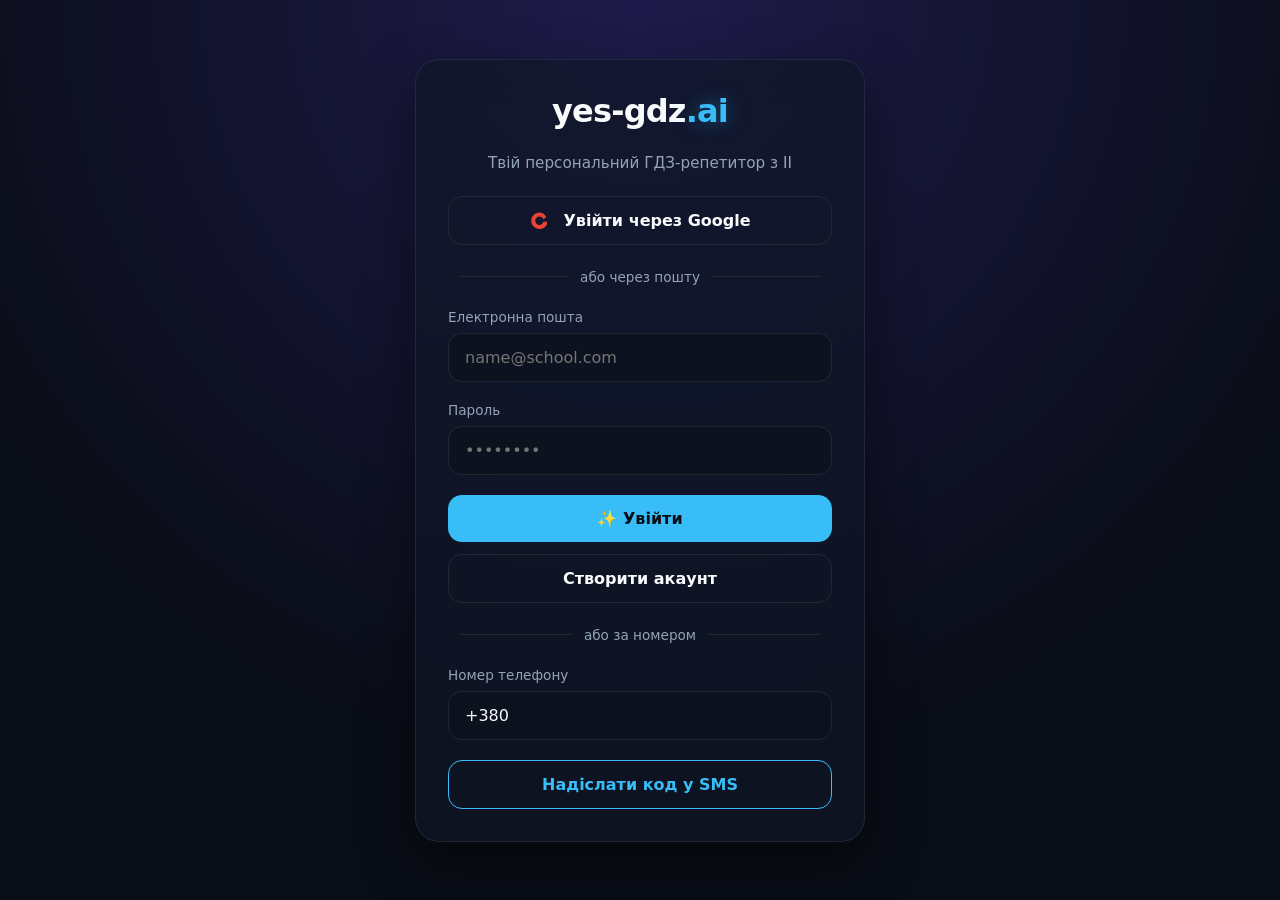
==== index.html @ 9dfd0a38 "Add files via upload" ====
<!DOCTYPE html>
<html lang="uk">
<head>
    <meta charset="UTF-8">
    <meta name="viewport" content="width=device-width, initial-scale=1.0">
    <title>yes-gdz.ai | Авторизація</title>
    <link rel="stylesheet" href="style.css">
</head>
<body>
    <div class="container">
        <h1>yes-gdz<span class="accent-text">.ai</span></h1>
        <p style="text-align: center; color: var(--text-muted); margin-bottom: 24px; font-size: 0.95rem;">Твій персональний ГДЗ-репетитор з ІІ</p>
        
        <button onclick="loginWithGoogle()" class="btn-secondary">
            <svg width="18" height="18" viewBox="0 0 24 24" style="vertical-align: middle; margin-right: 8px;">
                <path fill="#EA4335" d="M12.24 10.285V14.4h6.887c-.648 2.41-2.519 4.2-5.136 4.2A5.6 5.6 0 0 1 8.35 13a5.6 5.6 0 0 1 5.64-5.6c2.4 0 4.417 1.5 5.228 3.65l3.904-3.03A11.23 11.23 0 0 0 14 2C7.925 2 3 6.925 3 13s4.925 11 11 11c5.73 0 10.536-4.114 11-9.61H12.24Z"/>
            </svg>
            Увійти через Google
        </button>

        <div class="divider">або через пошту</div>

        <div id="emailForm">
            <div class="input-group">
                <label for="email">Електронна пошта</label>
                <input type="email" id="email" placeholder="name@school.com">
            </div>
            <div class="input-group">
                <label for="password">Пароль</label>
                <input type="password" id="password" placeholder="••••••••">
            </div>
            <button onclick="loginWithEmail()">✨ Увійти</button>
            <button onclick="registerWithEmail()" class="btn-secondary">Створити акаунт</button>
        </div>

        <div class="divider">або за номером</div>

        <div id="phoneForm">
            <div class="input-group">
                <label for="phone">Номер телефону</label>
                <input type="tel" id="phone" value="+380" placeholder="+380XXXXXXXXX">
            </div>
            <button onclick="sendSmsCode()" class="btn-secondary" style="border-color: var(--accent); color: var(--accent);">Надіслати код у SMS</button>
            
            <div id="otpBlock" style="display:none; margin-top: 20px; padding-top: 20px; border-top: 1px dashed var(--border);">
                <div class="input-group">
                    <label for="otpCode">6-значний код підтвердження</label>
                    <input type="text" id="otpCode" placeholder="123456" maxlength="6" style="text-align: center; letter-spacing: 4px; font-weight: bold;">
                </div>
                <button onclick="verifySmsCode()">Підтвердити та увійти</button>
            </div>
        </div>
    </div>

    <script type="module" src="auth.js"></script>
</body>
</html>
---- style.css ----
:root {
    --bg-dark: #090d16;
    --card-bg: rgba(17, 24, 39, 0.7);
    --accent: #38bdf8;
    --accent-glow: rgba(56, 189, 248, 0.4);
    --accent-hover: #0ea5e9;
    --text-main: #f8fafc;
    --text-muted: #94a3b8;
    --border: rgba(255, 255, 255, 0.08);
    --error: #ef4444;
}

* {
    box-sizing: border-box;
    margin: 0;
    padding: 0;
    font-family: 'Inter', system-ui, -apple-system, sans-serif;
}

body {
    background: radial-gradient(circle at 50% 0%, #1e1b4b 0%, var(--bg-dark) 70%);
    color: var(--text-main);
    min-height: 100vh;
    display: flex;
    justify-content: center;
    align-items: center;
    padding: 16px;
    overflow-x: hidden;
}

.container {
    background: var(--card-bg);
    backdrop-filter: blur(20px);
    -webkit-backdrop-filter: blur(20px);
    border: 1px solid var(--border);
    border-radius: 24px;
    padding: 32px;
    width: 100%;
    max-width: 450px;
    box-shadow: 0 20px 50px rgba(0, 0, 0, 0.5), 0 0 40px rgba(56, 189, 248, 0.03);
    transition: transform 0.3s ease, box-shadow 0.3s ease;
}

h1, h2, h3 {
    text-align: center;
    font-weight: 800;
    letter-spacing: -0.025em;
    margin-bottom: 24px;
}

.accent-text {
    color: var(--accent);
    text-shadow: 0 0 20px var(--accent-glow);
}

.input-group {
    margin-bottom: 20px;
    position: relative;
}

label {
    display: block;
    margin-bottom: 8px;
    color: var(--text-muted);
    font-size: 0.85rem;
    font-weight: 500;
}

input, textarea, select {
    width: 100%;
    padding: 14px 16px;
    background: rgba(13, 18, 30, 0.8);
    border: 1px solid var(--border);
    border-radius: 14px;
    color: var(--text-main);
    font-size: 1rem;
    outline: none;
    transition: all 0.2s ease;
}

input:focus, textarea:focus {
    border-color: var(--accent);
    box-shadow: 0 0 0 3px rgba(56, 189, 248, 0.15);
    background: rgba(13, 18, 30, 0.95);
}

button {
    width: 100%;
    padding: 14px;
    background: var(--accent);
    border: none;
    border-radius: 14px;
    color: #090d16;
    font-size: 1rem;
    font-weight: 600;
    cursor: pointer;
    transition: all 0.2s ease;
    display: flex;
    justify-content: center;
    align-items: center;
    gap: 8px;
}

button:hover {
    background: var(--accent-hover);
    box-shadow: 0 0 15px rgba(14, 165, 233, 0.4);
}

button:active {
    transform: scale(0.98);
}

.btn-secondary {
    background: transparent;
    border: 1px solid var(--border);
    color: var(--text-main);
    margin-top: 12px;
}

.btn-secondary:hover {
    background: rgba(255, 255, 255, 0.03);
    border-color: var(--text-muted);
    box-shadow: none;
}

.divider {
    text-align: center;
    margin: 24px 0;
    color: var(--text-muted);
    font-size: 0.85rem;
    position: relative;
    display: flex;
    align-items: center;
}

.divider::before, .divider::after {
    content: "";
    flex: 1;
    height: 1px;
    background: var(--border);
    margin: 0 12px;
}

.error-msg {
    color: var(--error);
    font-size: 0.85rem;
    margin-top: 6px;
    display: none;
}

@media (max-width: 480px) {
    .container {
        padding: 24px;
        border-radius: 20px;
    }
}
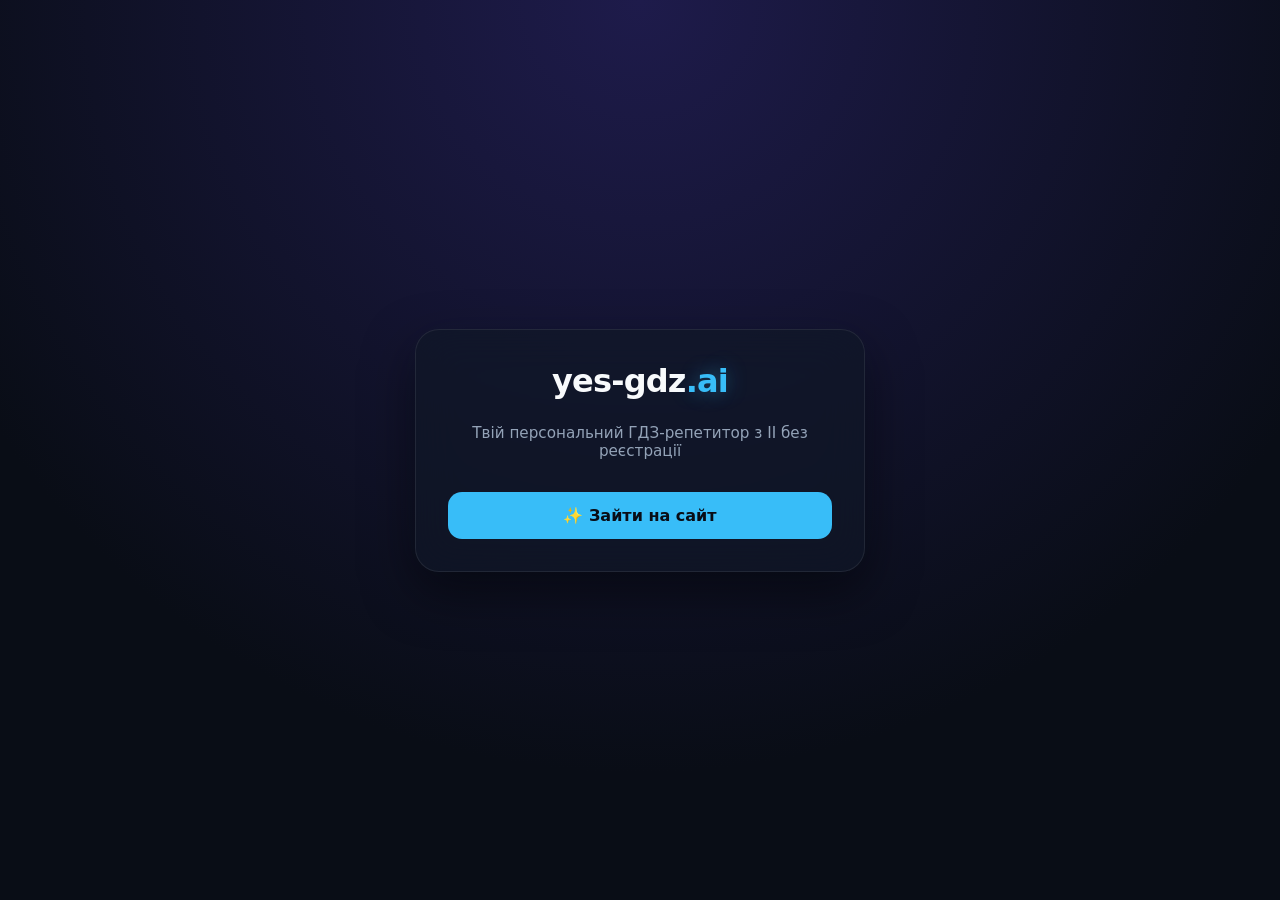
==== commit 1dc21da1: "Add files via upload" ====
--- a/index.html
+++ b/index.html
@@ -3,53 +3,16 @@
 <head>
     <meta charset="UTF-8">
     <meta name="viewport" content="width=device-width, initial-scale=1.0">
-    <title>yes-gdz.ai | Авторизація</title>
+    <title>yes-gdz.ai | Вхід</title>
     <link rel="stylesheet" href="style.css">
 </head>
 <body>
-    <div class="container">
+    <div class="container" style="text-align: center;">
         <h1>yes-gdz<span class="accent-text">.ai</span></h1>
-        <p style="text-align: center; color: var(--text-muted); margin-bottom: 24px; font-size: 0.95rem;">Твій персональний ГДЗ-репетитор з ІІ</p>
+        <p style="color: var(--text-muted); margin-bottom: 32px; font-size: 0.95rem;">Твій персональний ГДЗ-репетитор з ІІ без реєстрації</p>
         
-        <button onclick="loginWithGoogle()" class="btn-secondary">
-            <svg width="18" height="18" viewBox="0 0 24 24" style="vertical-align: middle; margin-right: 8px;">
-                <path fill="#EA4335" d="M12.24 10.285V14.4h6.887c-.648 2.41-2.519 4.2-5.136 4.2A5.6 5.6 0 0 1 8.35 13a5.6 5.6 0 0 1 5.64-5.6c2.4 0 4.417 1.5 5.228 3.65l3.904-3.03A11.23 11.23 0 0 0 14 2C7.925 2 3 6.925 3 13s4.925 11 11 11c5.73 0 10.536-4.114 11-9.61H12.24Z"/>
-            </svg>
-            Увійти через Google
-        </button>
-
-        <div class="divider">або через пошту</div>
-
-        <div id="emailForm">
-            <div class="input-group">
-                <label for="email">Електронна пошта</label>
-                <input type="email" id="email" placeholder="name@school.com">
-            </div>
-            <div class="input-group">
-                <label for="password">Пароль</label>
-                <input type="password" id="password" placeholder="••••••••">
-            </div>
-            <button onclick="loginWithEmail()">✨ Увійти</button>
-            <button onclick="registerWithEmail()" class="btn-secondary">Створити акаунт</button>
-        </div>
-
-        <div class="divider">або за номером</div>
-
-        <div id="phoneForm">
-            <div class="input-group">
-                <label for="phone">Номер телефону</label>
-                <input type="tel" id="phone" value="+380" placeholder="+380XXXXXXXXX">
-            </div>
-            <button onclick="sendSmsCode()" class="btn-secondary" style="border-color: var(--accent); color: var(--accent);">Надіслати код у SMS</button>
-            
-            <div id="otpBlock" style="display:none; margin-top: 20px; padding-top: 20px; border-top: 1px dashed var(--border);">
-                <div class="input-group">
-                    <label for="otpCode">6-значний код підтвердження</label>
-                    <input type="text" id="otpCode" placeholder="123456" maxlength="6" style="text-align: center; letter-spacing: 4px; font-weight: bold;">
-                </div>
-                <button onclick="verifySmsCode()">Підтвердити та увійти</button>
-            </div>
-        </div>
+        <!-- Мгновенный вход в один клик -->
+        <button onclick="fastLogin()">✨ Зайти на сайт</button>
     </div>
 
     <script type="module" src="auth.js"></script>
